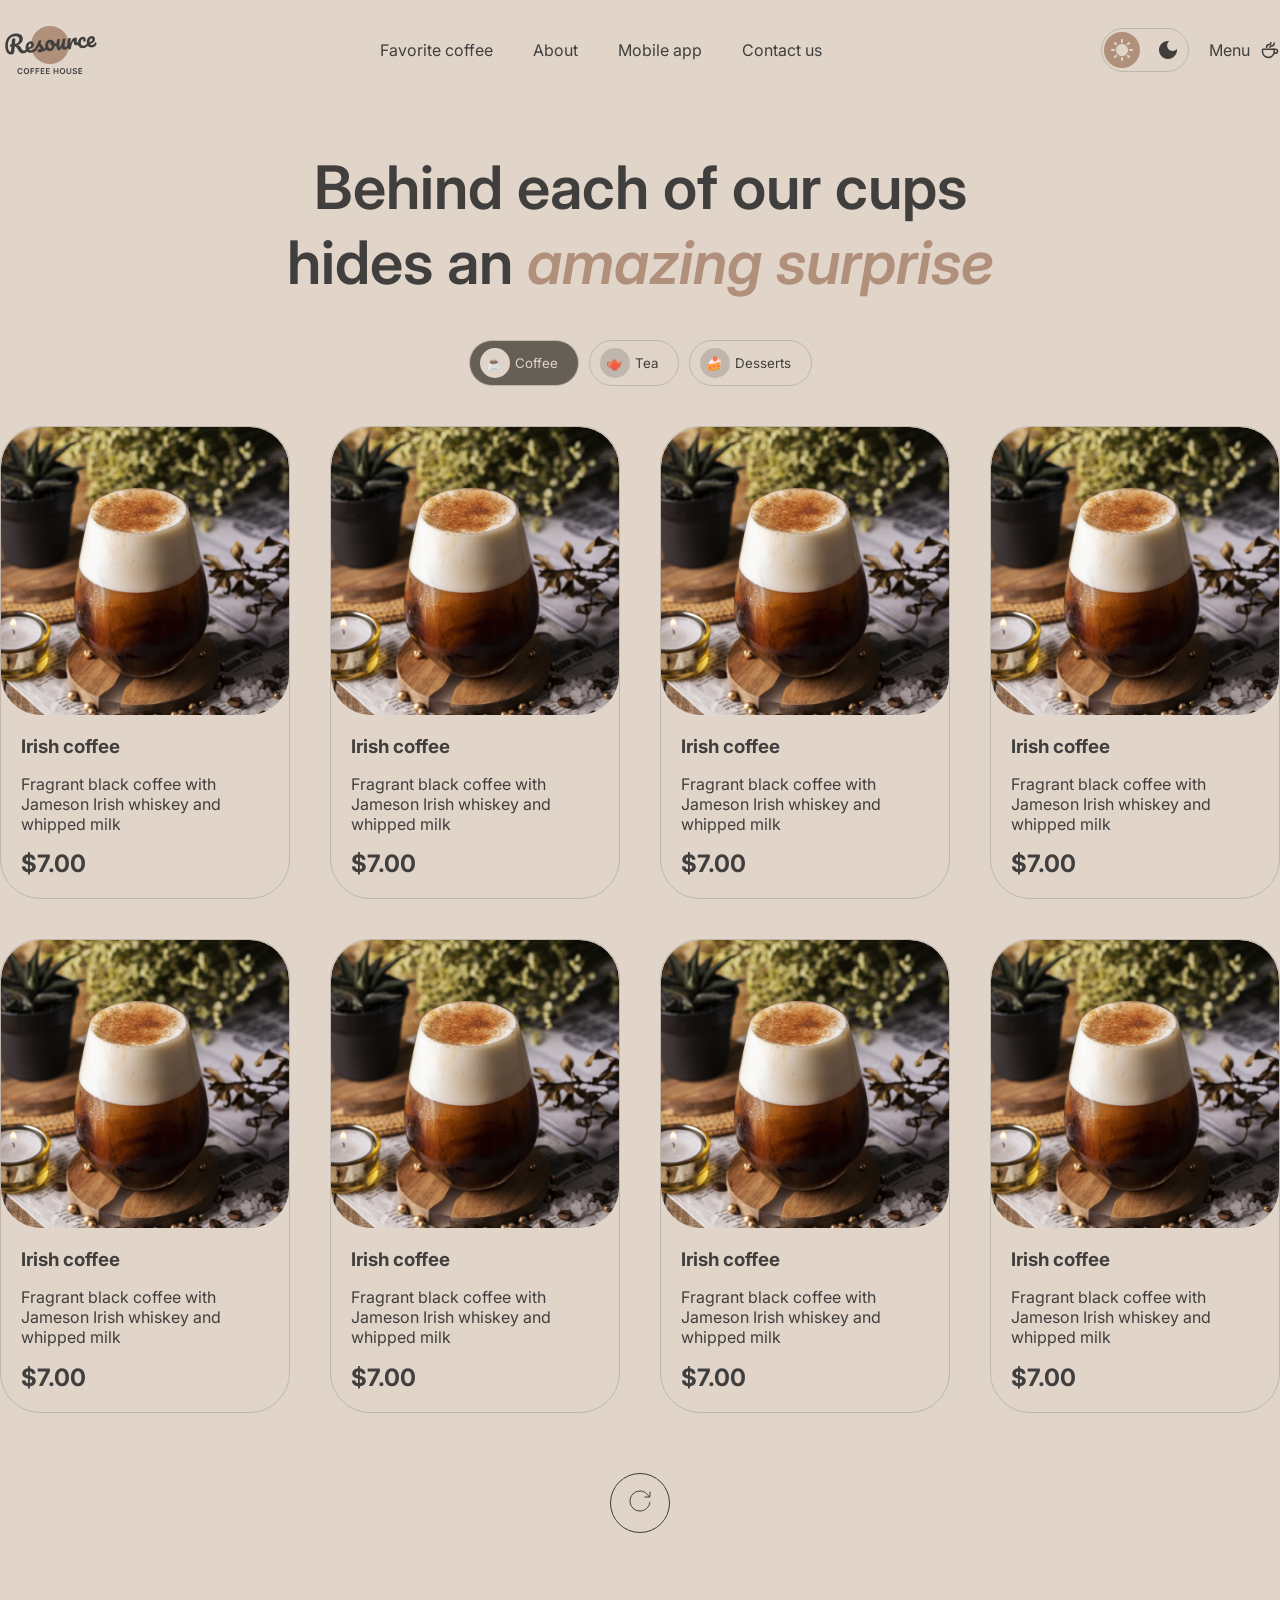
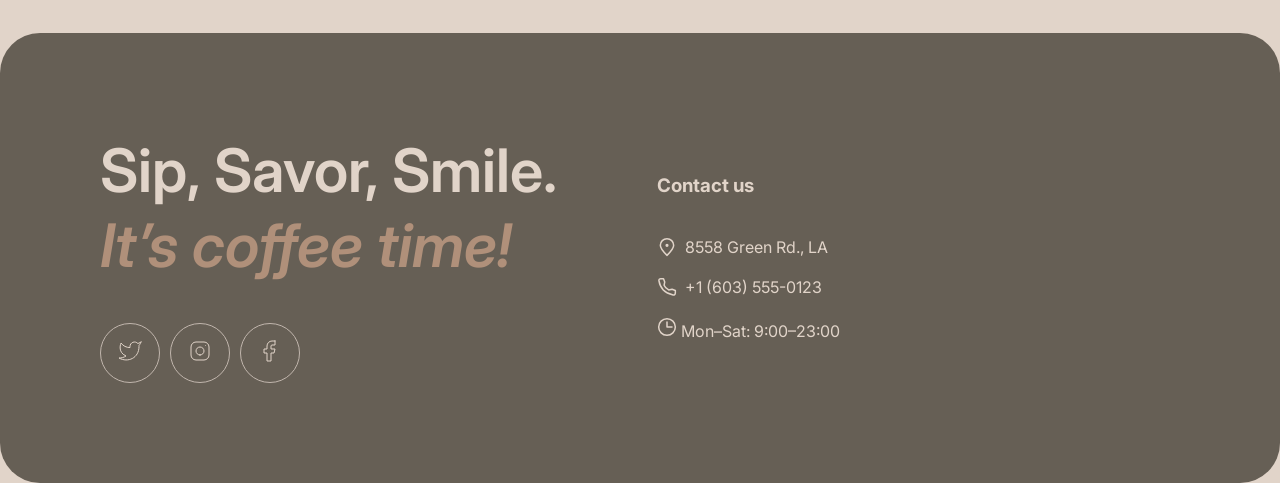
==== catalog.html @ 402aae73 "feat: add 380" ====
<!DOCTYPE html>
<html lang="en">

<head>
    <meta charset="UTF-8">
    <meta name="viewport" content="width=device-width, initial-scale=1.0">
    <link rel="icon" type="image/x-icon" href="favicon-cat.ico">
    <link rel="preconnect" href="https://fonts.googleapis.com">
    <link rel="preconnect" href="https://fonts.gstatic.com" crossorigin>
    <link
        href="https://fonts.googleapis.com/css2?family=Inter:ital,opsz,wght@0,14..32,100..900;1,14..32,100..900&display=swap"
        rel="stylesheet">
    <link rel="stylesheet" href="style.css">
    <title>Document</title>
</head>

<body>
    <header class="header">
        <div class="container">
            <div class="logo">
                <a href="index.html">
                    <img src="img/logo-light.png" alt="logo" class="logo-light">
                    <img src="img/logo-dark.png" alt="logo" class="logo-dark"></a>
            </div>
            <nav class="nav">
                <ul class="nav-list">
                    <li class="nav-item"><a href="index.html#choose">Favorite coffee</a></li>
                    <li class="nav-item"><a href="index.html#about">About</a></li>
                    <li class="nav-item"><a href="index.html#app">Mobile app</a></li>
                    <li class="nav-item"><a href="#contacts">Contact us</a></li>
                </ul>
            </nav>
            <div class="actions">
                <div class="theme-switcher">
                    <div class="sun"><svg width="22" height="22" viewBox="0 0 22 22" fill="none"
                            xmlns="http://www.w3.org/2000/svg">
                            <path
                                d="M10 3V1C10 0.45 10.45 0 11 0C11.55 0 12 0.45 12 1V3C12 3.55 11.55 4 11 4C10.45 4 10 3.55 10 3ZM17.36 6.05L18.77 4.63C19.16 4.24 19.16 3.61 18.77 3.22C18.38 2.83 17.75 2.83 17.36 3.22L15.95 4.64C15.56 5.03 15.56 5.66 15.95 6.05C16.34 6.44 16.97 6.44 17.36 6.05ZM21 10H19C18.45 10 18 10.45 18 11C18 11.55 18.45 12 19 12H21C21.55 12 22 11.55 22 11C22 10.45 21.55 10 21 10ZM11 18C10.45 18 10 18.45 10 19V21C10 21.55 10.45 22 11 22C11.55 22 12 21.55 12 21V19C12 18.45 11.55 18 11 18ZM4.64 6.05L3.22 4.64C2.83 4.25 2.83 3.61 3.22 3.23C3.61 2.85 4.25 2.84 4.63 3.23L6.04 4.64C6.43 5.03 6.43 5.67 6.04 6.05C5.65 6.43 5.02 6.44 4.64 6.05ZM15.95 15.95C15.56 16.34 15.56 16.98 15.95 17.36L17.36 18.77C17.75 19.16 18.39 19.16 18.77 18.77C19.16 18.38 19.16 17.74 18.77 17.36L17.36 15.95C16.98 15.56 16.34 15.56 15.95 15.95ZM1 12H3C3.55 12 4 11.55 4 11C4 10.45 3.55 10 3 10H1C0.45 10 0 10.45 0 11C0 11.55 0.45 12 1 12ZM4.64 18.78L6.05 17.37C6.44 16.98 6.44 16.34 6.05 15.96C5.66 15.58 5.02 15.57 4.64 15.96L3.23 17.37C2.84 17.76 2.84 18.4 3.23 18.78C3.61 19.17 4.25 19.17 4.64 18.78ZM11 5C7.69 5 5 7.69 5 11C5 14.31 7.69 17 11 17C14.31 17 17 14.31 17 11C17 7.69 14.31 5 11 5Z"
                                fill="#E1D4C9" />
                        </svg></div>
                    <div class="moon"><svg width="18" height="18" viewBox="0 0 18 18" fill="none"
                            xmlns="http://www.w3.org/2000/svg">
                            <path
                                d="M9 0C4.03 0 0 4.03 0 9C0 13.97 4.03 18 9 18C13.97 18 18 13.97 18 9C18 8.54 17.96 8.08 17.9 7.64C16.92 9.01 15.32 9.9 13.5 9.9C10.52 9.9 8.1 7.48 8.1 4.5C8.1 2.69 8.99 1.08 10.36 0.0999999C9.92 0.0399999 9.46 0 9 0Z"
                                fill="#403F3D" />
                        </svg></div>
                </div>
                <a href="catalog.html" class="menu-btn">Menu <svg width="20" height="20" viewBox="0 0 20 20" fill="none"
                        xmlns="http://www.w3.org/2000/svg">

                        <path
                            d="M14.167 9.76667V11.6667C14.167 14.8883 11.5553 17.5 8.33366 17.5C5.112 17.5 2.50033 14.8883 2.50033 11.6667V9.76667C2.50033 9.4353 2.76896 9.16667 3.10033 9.16667H13.567C13.8984 9.16667 14.167 9.4353 14.167 9.76667Z"
                            stroke="currentColor" stroke-width="1.5" stroke-linecap="round" stroke-linejoin="round" />
                        <path
                            d="M10.0003 7.50008C10.0003 6.66675 10.5956 5.83341 11.786 5.83341C13.101 5.83341 14.167 4.76743 14.167 3.45246V2.91675"
                            stroke="currentColor" stroke-width="1.5" stroke-linecap="round" stroke-linejoin="round" />
                        <path
                            d="M6.66634 7.5V7.08333C6.66634 5.70262 7.78563 4.58333 9.16634 4.58333C10.0868 4.58333 10.833 3.83714 10.833 2.91667V2.5"
                            stroke="currentColor" stroke-width="1.5" stroke-linecap="round" stroke-linejoin="round" />
                        <path
                            d="M13.333 9.16675H15.4163C16.5669 9.16675 17.4997 10.0995 17.4997 11.2501C17.4997 12.4007 16.5669 13.3334 15.4163 13.3334H14.1663"
                            stroke="currentColor" stroke-width="1.5" stroke-linecap="round" stroke-linejoin="round" />
                    </svg></a>


                <button class="hamburger">
                    <span></span>
                    <span></span>
                </button>
            </div>

        </div>

    </header>

    <main>
        <section class="catalog">
            <div class="container">
                <h1>Catalog</h1>
                <h2>Behind each of our cups<br> hides an <span class="italic">amazing surprise</span></h2>
                <div class="catalog-btns">
                    <button class="catalog-btn active">
                        <span class="catalog-btn-pic">☕</span>
                        <span>Coffee</span>
                    </button>
                    <button class="catalog-btn">
                        <span class="catalog-btn-pic">🫖</span>
                        <span>Tea</span>
                    </button>
                    <button class="catalog-btn">
                        <span class="catalog-btn-pic">🍰</span>
                        <span>Desserts</span>
                    </button>
                </div>
                <ul class="catalog-list">
                    <li class="catalog-item">
                        <div class="card-image"><img src="img/coffee-1.jpg" alt="irish"></div>
                        <div class="catalog-content">
                            <h3>Irish coffee</h3>
                            <div class="descr">Fragrant black coffee with Jameson Irish whiskey and whipped milk</div>
                            <div class="price">$7.00</div>
                        </div>
                    </li>
                    <li class="catalog-item">
                        <div class="card-image"><img src="img/coffee-1.jpg" alt="irish"></div>
                        <div class="catalog-content">
                            <h3>Irish coffee</h3>
                            <div class="descr">Fragrant black coffee with Jameson Irish whiskey and whipped milk</div>
                            <div class="price">$7.00</div>
                        </div>
                    </li>
                    <li class="catalog-item">
                        <div class="card-image"><img src="img/coffee-1.jpg" alt="irish"></div>
                        <div class="catalog-content">
                            <h3>Irish coffee</h3>
                            <div class="descr">Fragrant black coffee with Jameson Irish whiskey and whipped milk</div>
                            <div class="price">$7.00</div>
                        </div>
                    </li>
                    <li class="catalog-item">
                        <div class="card-image"><img src="img/coffee-1.jpg" alt="irish"></div>
                        <div class="catalog-content">
                            <h3>Irish coffee</h3>
                            <div class="descr">Fragrant black coffee with Jameson Irish whiskey and whipped milk</div>
                            <div class="price">$7.00</div>
                        </div>
                    </li>
                    <li class="catalog-item">
                        <div class="card-image"><img src="img/coffee-1.jpg" alt="irish"></div>
                        <div class="catalog-content">
                            <h3>Irish coffee</h3>
                            <div class="descr">Fragrant black coffee with Jameson Irish whiskey and whipped milk</div>
                            <div class="price">$7.00</div>
                        </div>
                    </li>
                    <li class="catalog-item">
                        <div class="card-image"><img src="img/coffee-1.jpg" alt="irish"></div>
                        <div class="catalog-content">
                            <h3>Irish coffee</h3>
                            <div class="descr">Fragrant black coffee with Jameson Irish whiskey and whipped milk</div>
                            <div class="price">$7.00</div>
                        </div>
                    </li>
                    <li class="catalog-item">
                        <div class="card-image"><img src="img/coffee-1.jpg" alt="irish"></div>
                        <div class="catalog-content">
                            <h3>Irish coffee</h3>
                            <div class="descr">Fragrant black coffee with Jameson Irish whiskey and whipped milk</div>
                            <div class="price">$7.00</div>
                        </div>
                    </li>
                    <li class="catalog-item">
                        <div class="card-image"><img src="img/coffee-1.jpg" alt="irish"></div>
                        <div class="catalog-content">
                            <h3>Irish coffee</h3>
                            <div class="descr">Fragrant black coffee with Jameson Irish whiskey and whipped milk</div>
                            <div class="price">$7.00</div>
                        </div>
                    </li>
                </ul>
                <button class="btn-more">
                    <svg width="24" height="24" viewBox="0 0 24 24" fill="none" xmlns="http://www.w3.org/2000/svg">
                        <path
                            d="M21.8883 13.5C21.1645 18.3113 17.013 22 12 22C6.47715 22 2 17.5228 2 12C2 6.47715 6.47715 2 12 2C16.1006 2 19.6248 4.46819 21.1679 8"
                            stroke="#403F3D" stroke-linecap="round" stroke-linejoin="round" />
                        <path d="M17 8H21.4C21.7314 8 22 7.73137 22 7.4V3" stroke="currentColor" stroke-linecap="round"
                            stroke-linejoin="round" />
                    </svg>

                </button>
            </div>
        </section>
    </main>
<footer class="footer" id="contacts">
        <div class="container">
            <div class="socials">
                <h2>Sip, Savor, Smile.<br><span class="italic">It’s coffee time!</span></h2>
                <ul class="social-links">

                    <li class="social-link"> 
                        <a href="https://twitter.com"><svg width="24" height="24"
                                viewBox="0 0 24 24" fill="none" xmlns="http://www.w3.org/2000/svg">
                                <path
                                    d="M23 3.01006C23 3.01006 20.9821 4.20217 19.86 4.54006C19.2577 3.84757 18.4573 3.35675 17.567 3.13398C16.6767 2.91122 15.7395 2.96725 14.8821 3.29451C14.0247 3.62177 13.2884 4.20446 12.773 4.96377C12.2575 5.72309 11.9877 6.62239 12 7.54006V8.54006C10.2426 8.58562 8.50127 8.19587 6.93101 7.4055C5.36074 6.61513 4.01032 5.44869 3 4.01006C3 4.01006 -1 13.0101 8 17.0101C5.94053 18.408 3.48716 19.109 1 19.0101C10 24.0101 21 19.0101 21 7.51006C20.9991 7.23151 20.9723 6.95365 20.92 6.68006C21.9406 5.67355 23 3.01006 23 3.01006Z"
                                    stroke="currentColor" stroke-linecap="round" stroke-linejoin="round" />
                            </svg>
                        </a></li>
                    <li class="social-link">
                        <a href="https://instagram.com"><svg width="24" height="24" viewBox="0 0 24 24" fill="none"
                                xmlns="http://www.w3.org/2000/svg">
                                <path
                                    d="M12 16C14.2091 16 16 14.2091 16 12C16 9.79086 14.2091 8 12 8C9.79086 8 8 9.79086 8 12C8 14.2091 9.79086 16 12 16Z"
                                    stroke="currentColor" stroke-linecap="round" stroke-linejoin="round" />
                                <path
                                    d="M3 16V8C3 5.23858 5.23858 3 8 3H16C18.7614 3 21 5.23858 21 8V16C21 18.7614 18.7614 21 16 21H8C5.23858 21 3 18.7614 3 16Z"
                                    stroke="currentColor" />
                                <path d="M17.5 6.51L17.51 6.49889" stroke="#E1D4C9" stroke-linecap="round"
                                    stroke-linejoin="round" />
                            </svg></a>
                    </li>
                    <li class="social-link">
                        <a href="http://facebook.com">
                            <svg width="24" height="24" viewBox="0 0 24 24" fill="none"
                                xmlns="http://www.w3.org/2000/svg">
                                <path
                                    d="M17 2H14C12.6739 2 11.4021 2.52678 10.4645 3.46447C9.52678 4.40215 9 5.67392 9 7V10H6V14H9V22H13V14H16L17 10H13V7C13 6.73478 13.1054 6.48043 13.2929 6.29289C13.4804 6.10536 13.7348 6 14 6H17V2Z"
                                    stroke="currentColor" stroke-linecap="round" stroke-linejoin="round" />
                            </svg>

                        </a>
                    </li>
                </ul>
            </div>
            <div class="contacts">
                <h3>Contact us</h3>
                <ul class="contacts-list">
                    <li class="contacts-item">
                        <a href="https://www.google.com/maps?q=48.513891690605014,-122.33478151652291" target="_blank"
                            rel="noopener noreferrer" class="contacts-link">
                            <svg width="20" height="20" viewBox="0 0 20 20" fill="none"
                                xmlns="http://www.w3.org/2000/svg">
                                <path
                                    d="M16.6663 8.33329C16.6663 12.0152 9.99967 18.3333 9.99967 18.3333C9.99967 18.3333 3.33301 12.0152 3.33301 8.33329C3.33301 4.65139 6.31778 1.66663 9.99967 1.66663C13.6816 1.66663 16.6663 4.65139 16.6663 8.33329Z"
                                    stroke="#E1D4C9" stroke-width="1.5" />
                                <path
                                    d="M10.0003 9.16667C10.4606 9.16667 10.8337 8.79357 10.8337 8.33333C10.8337 7.8731 10.4606 7.5 10.0003 7.5C9.54009 7.5 9.16699 7.8731 9.16699 8.33333C9.16699 8.79357 9.54009 9.16667 10.0003 9.16667Z"
                                    fill="#E1D4C9" stroke="#E1D4C9" stroke-width="1.5" stroke-linecap="round"
                                    stroke-linejoin="round" />
                            </svg>

                            <span>8558 Green Rd., LA</span>
                        </a>
                    </li>
                    <li class="contacts-item">
                        <a href="tel:+16035550123" class="contacts-link">
                            <svg width="20" height="20" viewBox="0 0 20 20" fill="none"
                                xmlns="http://www.w3.org/2000/svg">
                                <path
                                    d="M15.0984 12.2516L11.6665 12.9166C9.34845 11.7531 7.91654 10.4166 7.08321 8.33329L7.72483 4.89154L6.51197 1.66663L3.72946 1.66663C2.60191 1.66663 1.71466 2.59958 1.90108 3.71161C2.29888 6.08454 3.37231 10.0391 6.24987 12.9166C9.27338 15.9401 13.5661 17.3318 16.1378 17.9288C17.299 18.1983 18.3332 17.2908 18.3332 16.0988L18.3332 13.4843L15.0984 12.2516Z"
                                    stroke="#E1D4C9" stroke-width="1.5" stroke-linecap="round"
                                    stroke-linejoin="round" />
                            </svg>

                            <span>+1 (603) 555-0123</span>
                        </a>
                    </li>
                    <li class="contacts-item">

                        <svg width="20" height="20" viewBox="0 0 20 20" fill="none" xmlns="http://www.w3.org/2000/svg">
                            <g clip-path="url(#clip0_217_1736)">
                                <path d="M10 5L10 10L15 10" stroke="#E1D4C9" stroke-width="1.5" stroke-linecap="round"
                                    stroke-linejoin="round" />
                                <path
                                    d="M10.0003 18.3333C14.6027 18.3333 18.3337 14.6023 18.3337 9.99996C18.3337 5.39759 14.6027 1.66663 10.0003 1.66663C5.39795 1.66663 1.66699 5.39759 1.66699 9.99996C1.66699 14.6023 5.39795 18.3333 10.0003 18.3333Z"
                                    stroke="#E1D4C9" stroke-width="1.5" stroke-linecap="round"
                                    stroke-linejoin="round" />
                            </g>
                            <defs>
                                <clipPath id="clip0_217_1736">
                                    <rect width="20" height="20" fill="white" />
                                </clipPath>
                            </defs>
                        </svg>

                        <span>Mon–Sat: 9:00–23:00</span>

                    </li>
                </ul>
            </div>
        </div>
    </footer>
    <script src="script.js"></script>

</body>

</html>
---- style.css ----
:root {
    --text-primary: #403F3D;
    --text-inverse: #E1D4C9;
    --text-accent: #B0907A;
    --bc-primary: #E1D4C9;
    --bc-container: #665F55;
    --overlay: #403F3D;
    --bord-primary: #C1B6AD;
    --bord-inverse: #665F55;
}

[data-theme="dark"] {
    --text-primary: #E1D4C9;
    --bc-primary: #292826;
    --bc-container: #403F3D;
    --overlay: #292826;
    --bord-primary: #665F55;
    --bord-inverse: #C1B6AD;
}

* {
    box-sizing: border-box;
    padding: 0;
    margin: 0;
    font-family: "Inter", sans-serif;
    scroll-behavior: smooth;
}

.container {
    max-width: 1360px;
    width: 100%;
    margin: 0 auto;
}

.header .container,
.nav-list,
.actions,
.theme-switcher,
.slider,
.gallery,
#app .container,
.download-btns,
.footer .container {
    display: flex;
    align-items: center;
}

section {
    padding: 50px 0;
}

h1 {
    font-size: 72px;
    line-height: 72px;
    font-weight: 600;
}

h2 {
    font-size: 60px;
    line-height: 75px;
    font-weight: 600;
}

ul {
    list-style-type: none;
}

a {
    text-decoration: none;
    color: var(--text-primary);
}

.italic {
    font-style: italic;
    color: var(--text-accent);
}

button {
    background-color: var(--bc-primary);
    color: var(--text-primary);
}


body {
    background-color: var(--bc-primary);
    font-size: 16px;
    color: var(--text-primary);
}

.header .container {
    justify-content: space-between;
    align-items: center;
    padding: 20px 0;
}

.logo {
    align-items: center;
    height: 60px;
}

.logo-dark {
    display: none;
}

html[data-theme="dark"] .logo-light {
    display: none;
}

html[data-theme="dark"] .logo-dark {
    display: block;
}

.nav-list {
    gap: 40px;
}

.theme-switcher {
    width: 88px;
    height: 44px;
    border-radius: 100px;
    border: 1px solid black;
    border-color: var(--bord-primary);
    justify-content: space-between;
    margin-right: 20px;
}

.sun,
.moon {
    width: 36px;
    height: 36px;
    display: flex;
    align-items: center;
    justify-content: center;

    border-radius: 100px;

}

.sun {
    background-color: var(--text-accent);
    margin-left: 2px;
}

.moon {
    margin-right: 2px;
}

.menu-btn {
    border: none;
    display: flex;
    align-items: center;
    gap: 10px;
}

.hero {
    padding: 0;
}

.hero .container {
    background: url(img/img-hero.jpg) no-repeat;
    background-position: center;
    min-height: 644px;
    border-radius: 40px;
    padding: 100px;
}

.hero,
.footer {
    color: var(--text-inverse);
}

.hero-wrapper {
    max-width: 530px;
    display: flex;
    flex-direction: column;
    justify-content: space-between;
}

.descr-hero {
    margin: 40px 0;
    line-height: 24px;
}

.btn {
    width: 200px;
    height: 64px;
    background-color: var(--bc-primary);
    border-radius: 100px;
    border: none;
    display: flex;
    align-items: center;
    justify-content: center;
}

.choose {
    padding-top: 100px;
    text-align: center;
}

.slider {
    width: 100%;
    justify-content: space-between;
}

.arrow-left,
.arrow-right {
    width: 60px;
    height: 60px;
    border-radius: 100px;
    border: 1px solid var(--bord-inverse);
    display: flex;
    justify-content: center;
    align-items: center;
    flex-shrink: 0;
    cursor: pointer;
}

.slider-card {
    flex: 1 1 auto;
    min-width: 0;
    max-width: 480px;
}

.price {
    font-weight: 700;
    font-size: 24px;
}

.slider-controls {
    display: flex;
    gap: 8px;
    justify-content: center;
    margin-top: 40px;
}

.slider-control {
    width: 40px;
    height: 4px;
    background-color: var(--bord-primary);
    border-radius: 100px;
}

.control-active {
    background-color: var(--bord-inverse);
}

.gallery {
    gap: 40px;
    margin-top: 40px;
}

.gallery-column {
    display: flex;
    flex-direction: column;
    gap: 40px;
    flex: 1 1 0;
    min-width: 0;
}

.gallery-item {
    overflow: hidden;
    border-radius: 20px;
    width: 100%;
}

.gallery-item-tall {
    aspect-ratio: 660 / 590;
}

.gallery-item-short {
    aspect-ratio: 660 / 430;
}

.gallery-img {
    display: block;
    width: 100%;
    height: 100%;
    object-fit: cover;
    object-position: center;
}

#app h2 {
    margin-bottom: 40px;
}

#app .container {
    justify-content: space-between;
    flex-wrap: wrap;
}

.app-image {
    width: 630px;
    max-width: 100%;
    flex: 1 1 0;
    min-width: 0;
}

.app-wrapper {
    max-width: 630px;
    flex: 1 1 0;
}

.app-image img {
    display: block;
    width: 100%;
    max-width: 100%;
    height: auto;
    object-fit: contain;
}

.download-btns {
    margin-top: 40px;
    gap: 20px;
}

.download-btn {
    width: 200px;
    height: 64px;
    border-radius: 100px;
    border: 1px solid var(--bord-inverse);
    display: flex;
    font-weight: 700;
    align-items: center;
    gap: 5px;
    padding-left: 20px;
}

.btn-text p:first-child {
    font-size: 10px;
    text-align: left;
}

.footer {
    margin-top: 50px;
}

.footer .container {
    background-color: var(--bc-container);
    border-radius: 40px;
    gap: 100px;
    padding: 100px;
}

.social-links {
    margin-top: 40px;
    display: flex;
    align-items: center;
    gap: 10px;
    color: var(--text-inverse);
}

.social-link {
    display: flex;
    align-items: center;
    justify-content: center;
    border: 1px solid var(--bord-primary);
    width: 60px;
    height: 60px;
    border-radius: 40px;

}

.social-link a {
    color: var(--text-inverse);
}

.contacts-list {
    margin-top: 40px;
}

.contacts-item {
    margin-top: 20px;
}

.contacts-link {
    color: var(--text-inverse);
    display: flex;
    gap: 8px;
}

.hamburger {
    display: none;
    flex-direction: column;
    justify-content: center;
    align-items: center;
    gap: 5px;
    width: 44px;
    height: 44px;
    border-radius: 40px;
    background: none;
    border: none;
    cursor: pointer;
    border: 1px solid var(--bord-inverse);
}

.hamburger span {
    display: block;
    width: 16px;
    height: 2px;
    background: var(--bord-inverse);
    border-radius: 2px;
}




















@media (max-width: 768px) {
    .container {
        max-width: 688px;
    }

    .hero .container {
        padding-left: 60px;
    }

    .nav {
        position: absolute;
        top: 100%;
        right: 0;
        left: 0;
        background: var(--bc-primary);
        padding: 40px;
        display: none;
        z-index: 10;
    }

    .menu-btn {
        display: none;
    }

    .hamburger {
        display: flex;
    }

    .slider-image {
        width: 480px;
        max-width: 100%;
        height: auto;
        margin: 0 auto;
    }

    .gallery-item-short {
        display: none;
    }

    .gallery {
        flex-direction: column;
    }

    .gallery-column {
        width: 100%;
    }

    #app .container {
        flex-direction: column;
        gap: 100px;
    }

    .app-wrapper,
    .app-image {
        width: 100%;
        max-width: 630px;
    }

    .footer .container {
        flex-direction: column;
        align-items: flex-start;
        padding-left: 60px;
        padding-right: 60px;
    }

}



@media (max-width: 650px) {

    .hero .container {
        padding: 60px 16px;
        background-position: center;
        min-height: auto;
    }

    .slider-image {
        width: 348px;
    }

    h1 {
        font-size: 60px;
        line-height: 60px;
    }

    h2 {
        font-size: 32px;
        line-height: 40px;
        text-align: center;
    }

    .arrow-left,
    .arrow-right {
        display: none;
    }
}




@media (max-width: 380px) {
    .container {
        max-width: 348px;
    }

    .hero .container {
        padding: 60px 16px;
        background-position: center;
        min-height: auto;
    }

    .slider-image {
        width: 348px;
    }

    h1 {
        font-size: 42px;
        line-height: 42px;
    }

    h2 {
        font-size: 32px;
        line-height: 40px;
        text-align: center;
    }

    .arrow-left,
    .arrow-right {
        display: none;
    }

    .slider-image img {
        width: 348px;
        height: 348px;
    }

    .gallery-item-tall {
        aspect-ratio: 348 / 590;
    }

    .download-btns {
        flex-direction: column;
    }

    #app .container {
        align-items: flex-start;
    }

    .app-wrapper,
    .app-image {
        width: 100%;
        max-width: 100%;
    }

    .app-image img {
        width: 100%;
        max-width: 348px;
        height: auto;
    }

    .footer .container {
        padding: 60px 16px;
        gap: 40px;
    }
}

.catalog h1 {
    display: none;
}

.catalog h2 {
    text-align: center;
}

.catalog-btns {
    display: flex;
    align-items: center;
    gap: 10px;
    justify-content: center;
    margin: 40px 0;
}

.catalog-btn {
    display: flex;
    align-items: center;
    gap: 5px;
    border: 1px solid var(--bord-primary);
    border-radius: 40px;
    padding-left: 10px;
    padding-right: 20px;
    height: 46px;
}

.catalog-btn-pic {
    background-color: var(--bc-container);
    display: flex;
    align-items: center;
    justify-content: center;
    width: 30px;
    height: 30px;
    background-color: var(--bord-primary);
    border-radius: 100px;
}

.catalog-btn.active {
    background-color: var(--bc-container);
    color: var(--text-inverse);
}

.catalog-btn.active .catalog-btn-pic {
    background-color: var(--bc-primary);


}




.catalog-list {
    display: grid;
    grid-template-columns: repeat(4, 1fr);
    gap: 40px;
    list-style: none;
    padding: 0;
    margin: 0;
}

.catalog-item {
    display: flex;
    flex-direction: column;
    justify-content: space-between;
    width: 100%;
    aspect-ratio: 310 / 506;
    border-radius: 40px;
    overflow: hidden;
    background: var(--bc-primary);
    cursor: pointer;
    border: 1px solid var(--bord-primary);
}

.catalog-content {
    display: flex;
    flex-direction: column;
    justify-content: space-between;
    padding: 20px;
    flex-grow: 1;
}

.card-image {
    width: 100%;
    aspect-ratio: 1 / 1;
    overflow: hidden;
    flex-shrink: 0;
    border-radius: 40px;
}

.card-image img {
    display: block;
    width: 100%;
    height: 100%;
    object-fit: cover;
}

.btn-more {
    display: block;
    margin: 0 auto;
    width: 60px;
    height: 60px;
    border: 1px solid var(--text-primary);
    color: var(--text-primary);
    border-radius: 100px;
    margin-top: 60px;
    text-align: center;
}




@media (max-width: 768px) {
    .catalog-list {
        grid-template-columns: repeat(2, 1fr);
        gap: 24px;
    }

    .catalog-item:nth-child(n + 5) {
        display: none;
    }
}

@media (max-width: 380px) {
    .catalog-list {
        grid-template-columns: repeat(1, 1fr);
    }
}
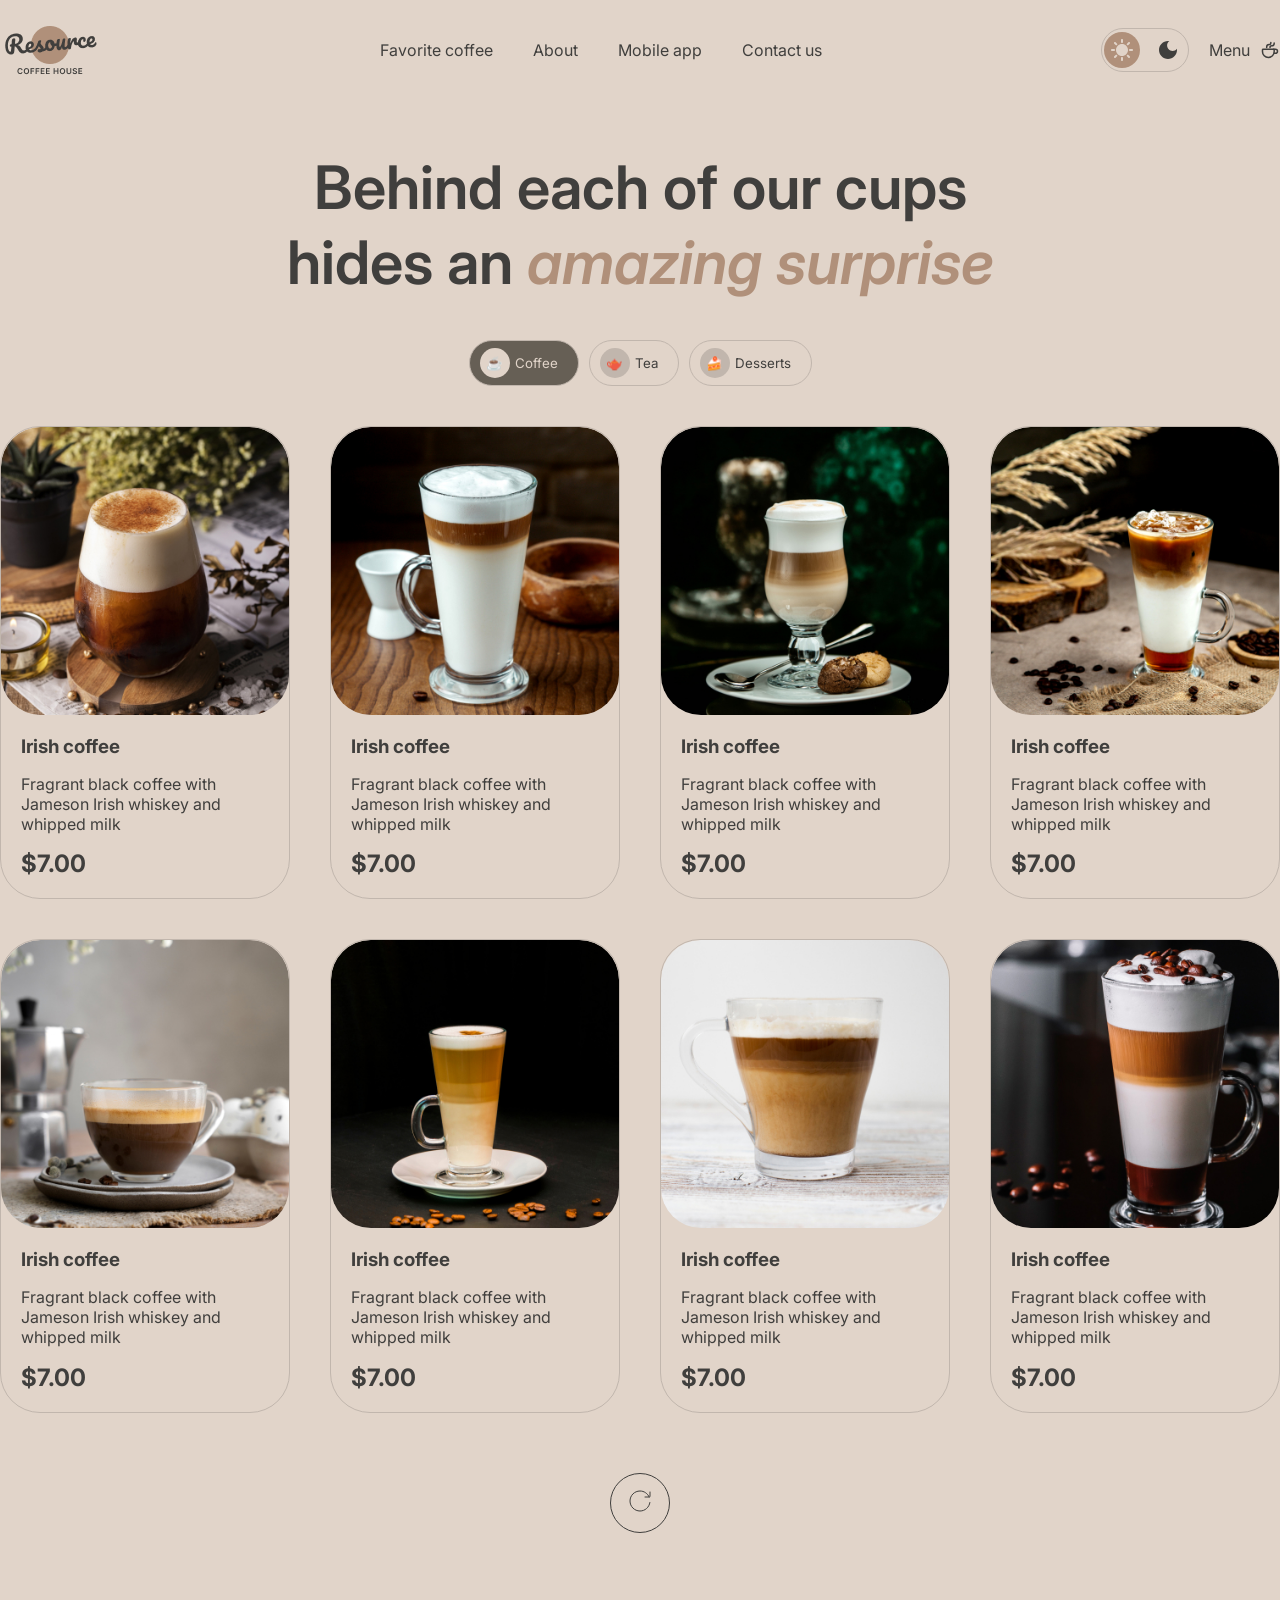
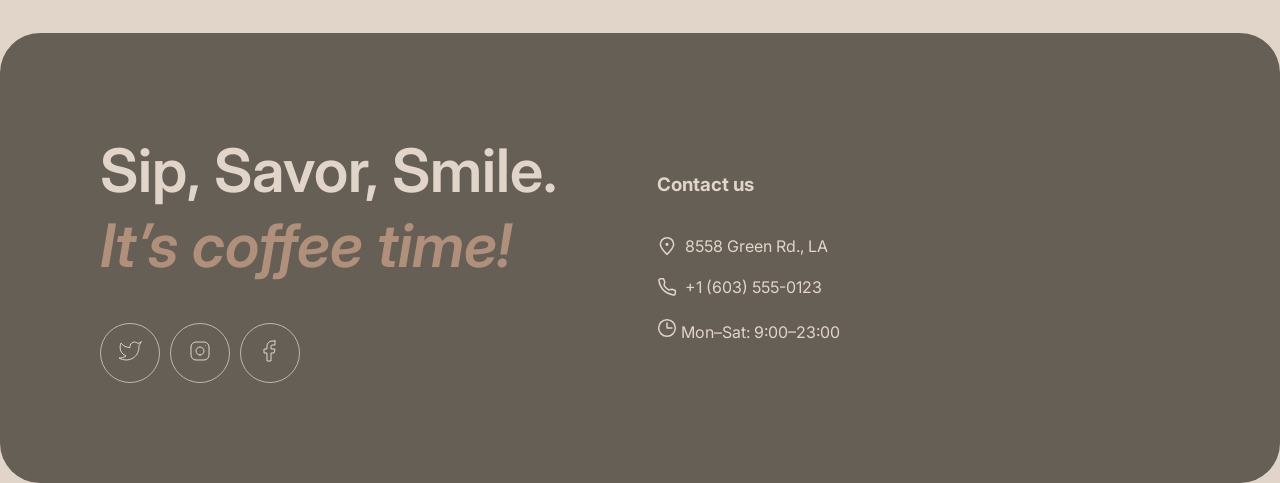
==== commit 80bf3f1e: "feat: add hovers" ====
--- a/catalog.html
+++ b/catalog.html
@@ -4,6 +4,14 @@
 <head>
     <meta charset="UTF-8">
     <meta name="viewport" content="width=device-width, initial-scale=1.0">
+        <script>
+    (function () {
+      const saved = localStorage.getItem('theme');
+      if (saved === 'dark') {
+        document.documentElement.setAttribute('data-theme', 'dark');
+      }
+    })();
+  </script>
     <link rel="icon" type="image/x-icon" href="favicon-cat.ico">
     <link rel="preconnect" href="https://fonts.googleapis.com">
     <link rel="preconnect" href="https://fonts.gstatic.com" crossorigin>
@@ -102,55 +110,55 @@
                         </div>
                     </li>
                     <li class="catalog-item">
-                        <div class="card-image"><img src="img/coffee-1.jpg" alt="irish"></div>
-                        <div class="catalog-content">
-                            <h3>Irish coffee</h3>
-                            <div class="descr">Fragrant black coffee with Jameson Irish whiskey and whipped milk</div>
-                            <div class="price">$7.00</div>
-                        </div>
-                    </li>
-                    <li class="catalog-item">
-                        <div class="card-image"><img src="img/coffee-1.jpg" alt="irish"></div>
-                        <div class="catalog-content">
-                            <h3>Irish coffee</h3>
-                            <div class="descr">Fragrant black coffee with Jameson Irish whiskey and whipped milk</div>
-                            <div class="price">$7.00</div>
-                        </div>
-                    </li>
-                    <li class="catalog-item">
-                        <div class="card-image"><img src="img/coffee-1.jpg" alt="irish"></div>
-                        <div class="catalog-content">
-                            <h3>Irish coffee</h3>
-                            <div class="descr">Fragrant black coffee with Jameson Irish whiskey and whipped milk</div>
-                            <div class="price">$7.00</div>
-                        </div>
-                    </li>
-                    <li class="catalog-item">
-                        <div class="card-image"><img src="img/coffee-1.jpg" alt="irish"></div>
-                        <div class="catalog-content">
-                            <h3>Irish coffee</h3>
-                            <div class="descr">Fragrant black coffee with Jameson Irish whiskey and whipped milk</div>
-                            <div class="price">$7.00</div>
-                        </div>
-                    </li>
-                    <li class="catalog-item">
-                        <div class="card-image"><img src="img/coffee-1.jpg" alt="irish"></div>
-                        <div class="catalog-content">
-                            <h3>Irish coffee</h3>
-                            <div class="descr">Fragrant black coffee with Jameson Irish whiskey and whipped milk</div>
-                            <div class="price">$7.00</div>
-                        </div>
-                    </li>
-                    <li class="catalog-item">
-                        <div class="card-image"><img src="img/coffee-1.jpg" alt="irish"></div>
-                        <div class="catalog-content">
-                            <h3>Irish coffee</h3>
-                            <div class="descr">Fragrant black coffee with Jameson Irish whiskey and whipped milk</div>
-                            <div class="price">$7.00</div>
-                        </div>
-                    </li>
-                    <li class="catalog-item">
-                        <div class="card-image"><img src="img/coffee-1.jpg" alt="irish"></div>
+                        <div class="card-image"><img src="img/coffee-2.jpg" alt="irish"></div>
+                        <div class="catalog-content">
+                            <h3>Irish coffee</h3>
+                            <div class="descr">Fragrant black coffee with Jameson Irish whiskey and whipped milk</div>
+                            <div class="price">$7.00</div>
+                        </div>
+                    </li>
+                    <li class="catalog-item">
+                        <div class="card-image"><img src="img/coffee-3.jpg" alt="irish"></div>
+                        <div class="catalog-content">
+                            <h3>Irish coffee</h3>
+                            <div class="descr">Fragrant black coffee with Jameson Irish whiskey and whipped milk</div>
+                            <div class="price">$7.00</div>
+                        </div>
+                    </li>
+                    <li class="catalog-item">
+                        <div class="card-image"><img src="img/coffee-4.jpg" alt="irish"></div>
+                        <div class="catalog-content">
+                            <h3>Irish coffee</h3>
+                            <div class="descr">Fragrant black coffee with Jameson Irish whiskey and whipped milk</div>
+                            <div class="price">$7.00</div>
+                        </div>
+                    </li>
+                    <li class="catalog-item">
+                        <div class="card-image"><img src="img/coffee-5.jpg" alt="irish"></div>
+                        <div class="catalog-content">
+                            <h3>Irish coffee</h3>
+                            <div class="descr">Fragrant black coffee with Jameson Irish whiskey and whipped milk</div>
+                            <div class="price">$7.00</div>
+                        </div>
+                    </li>
+                    <li class="catalog-item">
+                        <div class="card-image"><img src="img/coffee-6.jpg" alt="irish"></div>
+                        <div class="catalog-content">
+                            <h3>Irish coffee</h3>
+                            <div class="descr">Fragrant black coffee with Jameson Irish whiskey and whipped milk</div>
+                            <div class="price">$7.00</div>
+                        </div>
+                    </li>
+                    <li class="catalog-item">
+                        <div class="card-image"><img src="img/coffee-7.jpg" alt="irish"></div>
+                        <div class="catalog-content">
+                            <h3>Irish coffee</h3>
+                            <div class="descr">Fragrant black coffee with Jameson Irish whiskey and whipped milk</div>
+                            <div class="price">$7.00</div>
+                        </div>
+                    </li>
+                    <li class="catalog-item">
+                        <div class="card-image"><img src="img/coffee-8.jpg" alt="irish"></div>
                         <div class="catalog-content">
                             <h3>Irish coffee</h3>
                             <div class="descr">Fragrant black coffee with Jameson Irish whiskey and whipped milk</div>
--- a/style.css
+++ b/style.css
@@ -122,6 +122,8 @@
     border-color: var(--bord-primary);
     justify-content: space-between;
     margin-right: 20px;
+    padding-right: 2px;
+    padding-left: 2px;
 }
 
 .sun,
@@ -131,25 +133,30 @@
     display: flex;
     align-items: center;
     justify-content: center;
-
     border-radius: 100px;
-
-}
-
-.sun {
+    transition: 0.2s all;
+}
+
+.sun.active,
+.sun:hover {
     background-color: var(--text-accent);
-    margin-left: 2px;
-}
-
-.moon {
-    margin-right: 2px;
-}
+
+}
+
+.moon.active,
+.moon:hover {
+    background-color: var(--text-accent);
+    color: var(--text-inverse);
+}
+
 
 .menu-btn {
     border: none;
     display: flex;
     align-items: center;
     gap: 10px;
+    border-bottom: 1px solid transparent;
+    transition: 0.3s all;
 }
 
 .hero {
@@ -192,6 +199,17 @@
     justify-content: center;
 }
 
+.btn svg {
+    opacity: 0;
+    width: 0;
+    transition: opacity 0.5s ease;
+}
+
+.btn:hover svg {
+    opacity: 1;
+    width: 24px;
+}
+
 .choose {
     padding-top: 100px;
     text-align: center;
@@ -215,10 +233,51 @@
     cursor: pointer;
 }
 
+.arrow-left:hover,
+.arrow-right:hover,
+.download-btn:hover,
+.catalog-btn:hover,
+.slider-control:hover {
+    background-color: var(--bc-container);
+    color: var(--text-inverse);
+}
+
+.contacts-link:hover {
+    border-bottom: 1px solid var(--text-inverse);
+}
+
+.menu-btn:hover {
+    border-bottom: 1px solid var(--text-primary);
+}
+
+.social-link:hover {
+    background-color: var(--bc-primary);
+
+}
+
+.social-link:hover a {
+    color: var(--text-primary);
+}
+
+
+
 .slider-card {
     flex: 1 1 auto;
     min-width: 0;
     max-width: 480px;
+}
+
+.slider-image {
+    width: 100%;
+    max-width: 480px;
+    margin: 0 auto;
+}
+
+.slider-image img {
+    display: block;
+    width: 100%;
+    height: auto;
+    object-fit: contain;
 }
 
 .price {
@@ -357,7 +416,7 @@
     width: 60px;
     height: 60px;
     border-radius: 40px;
-
+    cursor: pointer;
 }
 
 .social-link a {
@@ -376,6 +435,8 @@
     color: var(--text-inverse);
     display: flex;
     gap: 8px;
+    border-bottom: 1px solid transparent;
+    transition: 0.3s all;
 }
 
 .hamburger {
@@ -449,8 +510,6 @@
     }
 
     .slider-image {
-        width: 480px;
-        max-width: 100%;
         height: auto;
         margin: 0 auto;
     }
@@ -497,8 +556,12 @@
         min-height: auto;
     }
 
+    .slider {
+        justify-content: center;
+    }
+
     .slider-image {
-        width: 348px;
+        max-width: 348px;
     }
 
     h1 {
@@ -531,6 +594,12 @@
         background-position: center;
         min-height: auto;
     }
+
+    .btn svg {
+        opacity: 1;
+        width: 24px;
+    }
+
 
     .slider-image {
         width: 348px;
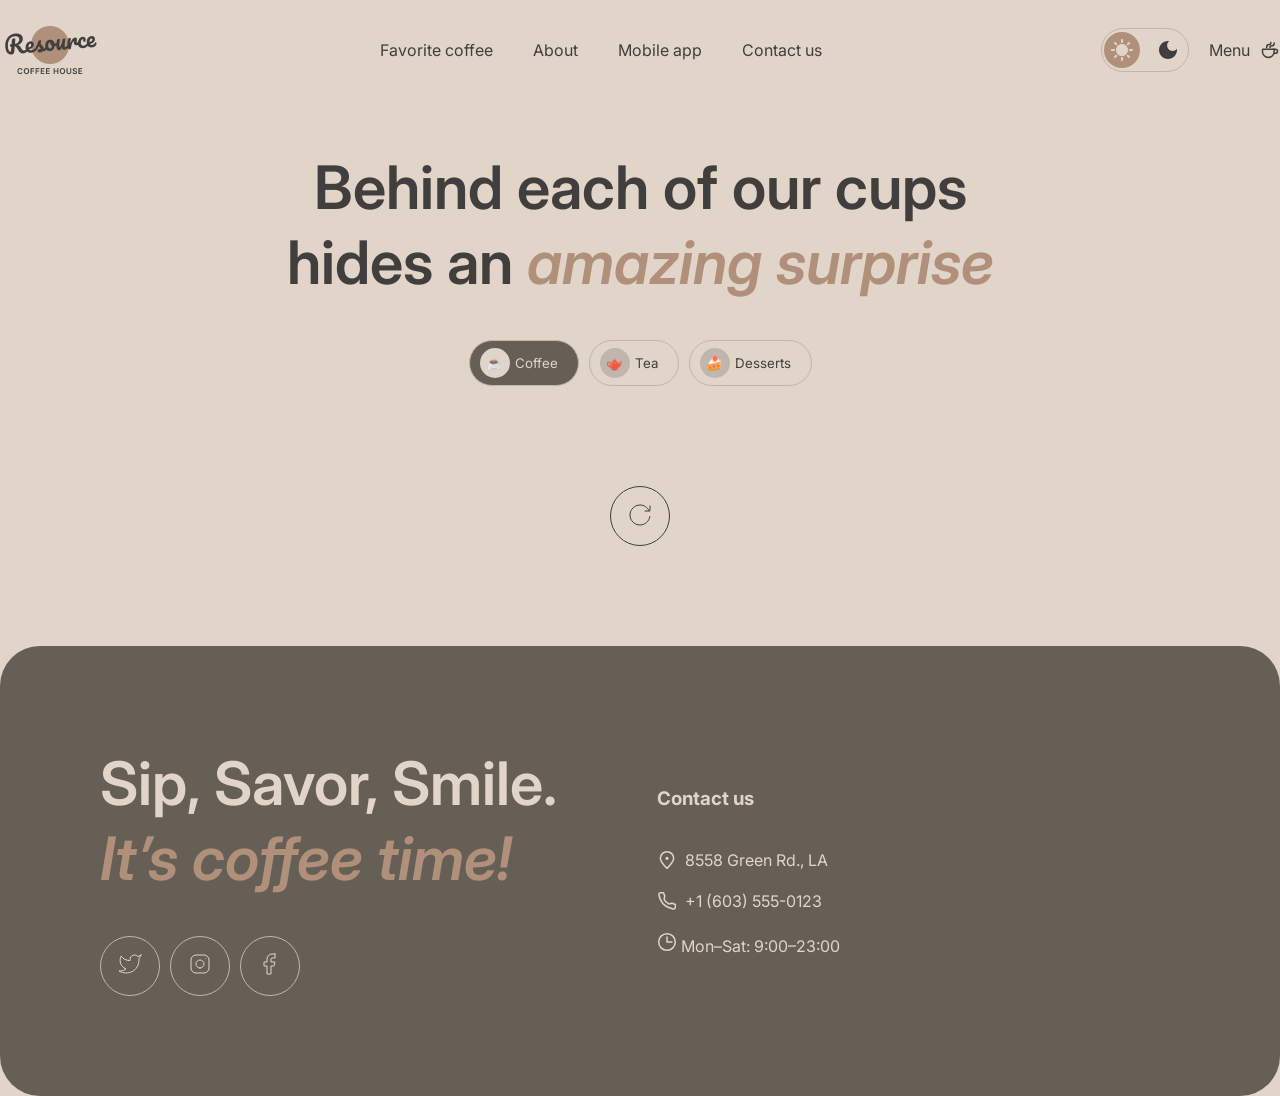
==== commit 7ccca4c8: "feat: remove cards" ====
--- a/catalog.html
+++ b/catalog.html
@@ -26,21 +26,39 @@
     <header class="header">
         <div class="container">
             <div class="logo">
-                <a href="index.html">
+                <a href="#">
                     <img src="img/logo-light.png" alt="logo" class="logo-light">
-                    <img src="img/logo-dark.png" alt="logo" class="logo-dark"></a>
+                    <img src="img/logo-dark.png" alt="logo" class="logo-dark">
+                </a>
+
             </div>
             <nav class="nav">
                 <ul class="nav-list">
-                    <li class="nav-item"><a href="index.html#choose">Favorite coffee</a></li>
-                    <li class="nav-item"><a href="index.html#about">About</a></li>
-                    <li class="nav-item"><a href="index.html#app">Mobile app</a></li>
+                    <li class="nav-item"><a href="#choose">Favorite coffee</a></li>
+                    <li class="nav-item"><a href="#about">About</a></li>
+                    <li class="nav-item"><a href="#app">Mobile app</a></li>
                     <li class="nav-item"><a href="#contacts">Contact us</a></li>
                 </ul>
+                <a class="menu-btn menu-btn-tablet" href="catalog.html">Menu <svg width="20" height="20" viewBox="0 0 20 20" fill="none"
+                        xmlns="http://www.w3.org/2000/svg">
+
+                        <path
+                            d="M14.167 9.76667V11.6667C14.167 14.8883 11.5553 17.5 8.33366 17.5C5.112 17.5 2.50033 14.8883 2.50033 11.6667V9.76667C2.50033 9.4353 2.76896 9.16667 3.10033 9.16667H13.567C13.8984 9.16667 14.167 9.4353 14.167 9.76667Z"
+                            stroke="currentColor" stroke-width="1.5" stroke-linecap="round" stroke-linejoin="round" />
+                        <path
+                            d="M10.0003 7.50008C10.0003 6.66675 10.5956 5.83341 11.786 5.83341C13.101 5.83341 14.167 4.76743 14.167 3.45246V2.91675"
+                            stroke="currentColor" stroke-width="1.5" stroke-linecap="round" stroke-linejoin="round" />
+                        <path
+                            d="M6.66634 7.5V7.08333C6.66634 5.70262 7.78563 4.58333 9.16634 4.58333C10.0868 4.58333 10.833 3.83714 10.833 2.91667V2.5"
+                            stroke="currentColor" stroke-width="1.5" stroke-linecap="round" stroke-linejoin="round" />
+                        <path
+                            d="M13.333 9.16675H15.4163C16.5669 9.16675 17.4997 10.0995 17.4997 11.2501C17.4997 12.4007 16.5669 13.3334 15.4163 13.3334H14.1663"
+                            stroke="currentColor" stroke-width="1.5" stroke-linecap="round" stroke-linejoin="round" />
+                    </svg></a>
             </nav>
             <div class="actions">
                 <div class="theme-switcher">
-                    <div class="sun"><svg width="22" height="22" viewBox="0 0 22 22" fill="none"
+                    <div class="sun active"><svg width="22" height="22" viewBox="0 0 22 22" fill="none"
                             xmlns="http://www.w3.org/2000/svg">
                             <path
                                 d="M10 3V1C10 0.45 10.45 0 11 0C11.55 0 12 0.45 12 1V3C12 3.55 11.55 4 11 4C10.45 4 10 3.55 10 3ZM17.36 6.05L18.77 4.63C19.16 4.24 19.16 3.61 18.77 3.22C18.38 2.83 17.75 2.83 17.36 3.22L15.95 4.64C15.56 5.03 15.56 5.66 15.95 6.05C16.34 6.44 16.97 6.44 17.36 6.05ZM21 10H19C18.45 10 18 10.45 18 11C18 11.55 18.45 12 19 12H21C21.55 12 22 11.55 22 11C22 10.45 21.55 10 21 10ZM11 18C10.45 18 10 18.45 10 19V21C10 21.55 10.45 22 11 22C11.55 22 12 21.55 12 21V19C12 18.45 11.55 18 11 18ZM4.64 6.05L3.22 4.64C2.83 4.25 2.83 3.61 3.22 3.23C3.61 2.85 4.25 2.84 4.63 3.23L6.04 4.64C6.43 5.03 6.43 5.67 6.04 6.05C5.65 6.43 5.02 6.44 4.64 6.05ZM15.95 15.95C15.56 16.34 15.56 16.98 15.95 17.36L17.36 18.77C17.75 19.16 18.39 19.16 18.77 18.77C19.16 18.38 19.16 17.74 18.77 17.36L17.36 15.95C16.98 15.56 16.34 15.56 15.95 15.95ZM1 12H3C3.55 12 4 11.55 4 11C4 10.45 3.55 10 3 10H1C0.45 10 0 10.45 0 11C0 11.55 0.45 12 1 12ZM4.64 18.78L6.05 17.37C6.44 16.98 6.44 16.34 6.05 15.96C5.66 15.58 5.02 15.57 4.64 15.96L3.23 17.37C2.84 17.76 2.84 18.4 3.23 18.78C3.61 19.17 4.25 19.17 4.64 18.78ZM11 5C7.69 5 5 7.69 5 11C5 14.31 7.69 17 11 17C14.31 17 17 14.31 17 11C17 7.69 14.31 5 11 5Z"
@@ -53,7 +71,7 @@
                                 fill="#403F3D" />
                         </svg></div>
                 </div>
-                <a href="catalog.html" class="menu-btn">Menu <svg width="20" height="20" viewBox="0 0 20 20" fill="none"
+                <a class="menu-btn" href="catalog.html">Menu <svg width="20" height="20" viewBox="0 0 20 20" fill="none"
                         xmlns="http://www.w3.org/2000/svg">
 
                         <path
@@ -87,84 +105,21 @@
                 <h1>Catalog</h1>
                 <h2>Behind each of our cups<br> hides an <span class="italic">amazing surprise</span></h2>
                 <div class="catalog-btns">
-                    <button class="catalog-btn active">
+                    <button class="catalog-btn coffee active" data-category="coffee">
                         <span class="catalog-btn-pic">☕</span>
                         <span>Coffee</span>
                     </button>
-                    <button class="catalog-btn">
+                    <button class="catalog-btn tea" data-category="tea">
                         <span class="catalog-btn-pic">🫖</span>
                         <span>Tea</span>
                     </button>
-                    <button class="catalog-btn">
+                    <button class="catalog-btn desserts" data-category="desserts">
                         <span class="catalog-btn-pic">🍰</span>
                         <span>Desserts</span>
                     </button>
                 </div>
                 <ul class="catalog-list">
-                    <li class="catalog-item">
-                        <div class="card-image"><img src="img/coffee-1.jpg" alt="irish"></div>
-                        <div class="catalog-content">
-                            <h3>Irish coffee</h3>
-                            <div class="descr">Fragrant black coffee with Jameson Irish whiskey and whipped milk</div>
-                            <div class="price">$7.00</div>
-                        </div>
-                    </li>
-                    <li class="catalog-item">
-                        <div class="card-image"><img src="img/coffee-2.jpg" alt="irish"></div>
-                        <div class="catalog-content">
-                            <h3>Irish coffee</h3>
-                            <div class="descr">Fragrant black coffee with Jameson Irish whiskey and whipped milk</div>
-                            <div class="price">$7.00</div>
-                        </div>
-                    </li>
-                    <li class="catalog-item">
-                        <div class="card-image"><img src="img/coffee-3.jpg" alt="irish"></div>
-                        <div class="catalog-content">
-                            <h3>Irish coffee</h3>
-                            <div class="descr">Fragrant black coffee with Jameson Irish whiskey and whipped milk</div>
-                            <div class="price">$7.00</div>
-                        </div>
-                    </li>
-                    <li class="catalog-item">
-                        <div class="card-image"><img src="img/coffee-4.jpg" alt="irish"></div>
-                        <div class="catalog-content">
-                            <h3>Irish coffee</h3>
-                            <div class="descr">Fragrant black coffee with Jameson Irish whiskey and whipped milk</div>
-                            <div class="price">$7.00</div>
-                        </div>
-                    </li>
-                    <li class="catalog-item">
-                        <div class="card-image"><img src="img/coffee-5.jpg" alt="irish"></div>
-                        <div class="catalog-content">
-                            <h3>Irish coffee</h3>
-                            <div class="descr">Fragrant black coffee with Jameson Irish whiskey and whipped milk</div>
-                            <div class="price">$7.00</div>
-                        </div>
-                    </li>
-                    <li class="catalog-item">
-                        <div class="card-image"><img src="img/coffee-6.jpg" alt="irish"></div>
-                        <div class="catalog-content">
-                            <h3>Irish coffee</h3>
-                            <div class="descr">Fragrant black coffee with Jameson Irish whiskey and whipped milk</div>
-                            <div class="price">$7.00</div>
-                        </div>
-                    </li>
-                    <li class="catalog-item">
-                        <div class="card-image"><img src="img/coffee-7.jpg" alt="irish"></div>
-                        <div class="catalog-content">
-                            <h3>Irish coffee</h3>
-                            <div class="descr">Fragrant black coffee with Jameson Irish whiskey and whipped milk</div>
-                            <div class="price">$7.00</div>
-                        </div>
-                    </li>
-                    <li class="catalog-item">
-                        <div class="card-image"><img src="img/coffee-8.jpg" alt="irish"></div>
-                        <div class="catalog-content">
-                            <h3>Irish coffee</h3>
-                            <div class="descr">Fragrant black coffee with Jameson Irish whiskey and whipped milk</div>
-                            <div class="price">$7.00</div>
-                        </div>
-                    </li>
+                    
                 </ul>
                 <button class="btn-more">
                     <svg width="24" height="24" viewBox="0 0 24 24" fill="none" xmlns="http://www.w3.org/2000/svg">
@@ -277,6 +232,7 @@
             </div>
         </div>
     </footer>
+    <script src="products.js"></script>
     <script src="script.js"></script>
 
 </body>
--- a/style.css
+++ b/style.css
@@ -23,7 +23,15 @@
     padding: 0;
     margin: 0;
     font-family: "Inter", sans-serif;
-    scroll-behavior: smooth;
+}
+
+html{
+  scroll-behavior: smooth;
+}
+
+html.no-scroll{
+    overflow: hidden;
+    scroll-behavior: auto;
 }
 
 .container {
@@ -36,7 +44,8 @@
 .nav-list,
 .actions,
 .theme-switcher,
-.slider,
+.slider-wrapper,
+.slider-card-wrapper,
 .gallery,
 #app .container,
 .download-btns,
@@ -159,6 +168,10 @@
     transition: 0.3s all;
 }
 
+.menu-btn-tablet {
+    display: none;
+}
+
 .hero {
     padding: 0;
 }
@@ -215,9 +228,59 @@
     text-align: center;
 }
 
-.slider {
+.slider-wrapper {
     width: 100%;
     justify-content: space-between;
+}
+
+.slider-card-wrapper {
+    max-width: 480px;
+    overflow: hidden;
+}
+
+.slider-track {
+    display: flex;
+    transition: 0.3s ease;
+}
+
+.slider-card {
+    flex: 0 0 100%;
+}
+
+.slider-image {
+    width: 100%;
+    max-width: 480px;
+    margin: 0 auto;
+}
+
+.slider-image img {
+    display: block;
+    width: 100%;
+    height: auto;
+    object-fit: contain;
+}
+
+.price {
+    font-weight: 700;
+    font-size: 24px;
+}
+
+.slider-controls {
+    display: flex;
+    gap: 8px;
+    justify-content: center;
+    margin-top: 40px;
+}
+
+.slider-control {
+    width: 40px;
+    height: 4px;
+    background-color: var(--bord-primary);
+    border-radius: 100px;
+}
+
+.control-active {
+    background-color: var(--bord-inverse);
 }
 
 .arrow-left,
@@ -261,47 +324,7 @@
 
 
 
-.slider-card {
-    flex: 1 1 auto;
-    min-width: 0;
-    max-width: 480px;
-}
-
-.slider-image {
-    width: 100%;
-    max-width: 480px;
-    margin: 0 auto;
-}
-
-.slider-image img {
-    display: block;
-    width: 100%;
-    height: auto;
-    object-fit: contain;
-}
-
-.price {
-    font-weight: 700;
-    font-size: 24px;
-}
-
-.slider-controls {
-    display: flex;
-    gap: 8px;
-    justify-content: center;
-    margin-top: 40px;
-}
-
-.slider-control {
-    width: 40px;
-    height: 4px;
-    background-color: var(--bord-primary);
-    border-radius: 100px;
-}
-
-.control-active {
-    background-color: var(--bord-inverse);
-}
+
 
 .gallery {
     gap: 40px;
@@ -452,16 +475,33 @@
     border: none;
     cursor: pointer;
     border: 1px solid var(--bord-inverse);
-}
+    position: relative;
+}
+
+.hamburger.active span:first-child {
+    transform: translateY(-8px) rotate(45deg);
+}
+
+.hamburger.active span:nth-child(2) {
+    transform: translateY(6px)rotate(-45deg);
+}
+
 
 .hamburger span {
+    position: absolute;
+    left: calc(50% - 8px);
+    top: 33%;
     display: block;
     width: 16px;
     height: 2px;
     background: var(--bord-inverse);
     border-radius: 2px;
-}
-
+    transition: 0.3s all ease;
+}
+
+.hamburger span:first-child {
+    top: 66%;
+}
 
 
 
@@ -488,6 +528,10 @@
 
     .hero .container {
         padding-left: 60px;
+    }
+
+    .header .container {
+        position: relative;
     }
 
     .nav {
@@ -501,8 +545,43 @@
         z-index: 10;
     }
 
+    .nav.active {
+        display: flex;
+        flex-direction: column;
+        width: 100vw;
+        top: 100px;
+        height: calc(100vh - 100px);
+        align-items: center;
+  
+    }
+
+    .nav-list {
+        flex-direction: column;
+        align-items: center;
+        gap: 60px;
+        width: 100%;
+        font-size: 32px;
+        font-weight: 600;
+        line-height: 125%;
+    }
+
     .menu-btn {
         display: none;
+    }
+
+    .menu-btn-tablet {
+        display: flex;
+        justify-content: center;
+        align-items: center;
+        font-size: 32px;
+        font-weight: 600;
+        line-height: 125%;
+        margin-top: 100px;
+    }
+
+    .menu-btn-tablet svg{
+        width: 40px;
+        height: 40px;
     }
 
     .hamburger {
@@ -556,7 +635,7 @@
         min-height: auto;
     }
 
-    .slider {
+    .slider-wrapper {
         justify-content: center;
     }
 
@@ -722,7 +801,7 @@
     flex-direction: column;
     justify-content: space-between;
     width: 100%;
-    aspect-ratio: 310 / 506;
+
     border-radius: 40px;
     overflow: hidden;
     background: var(--bc-primary);
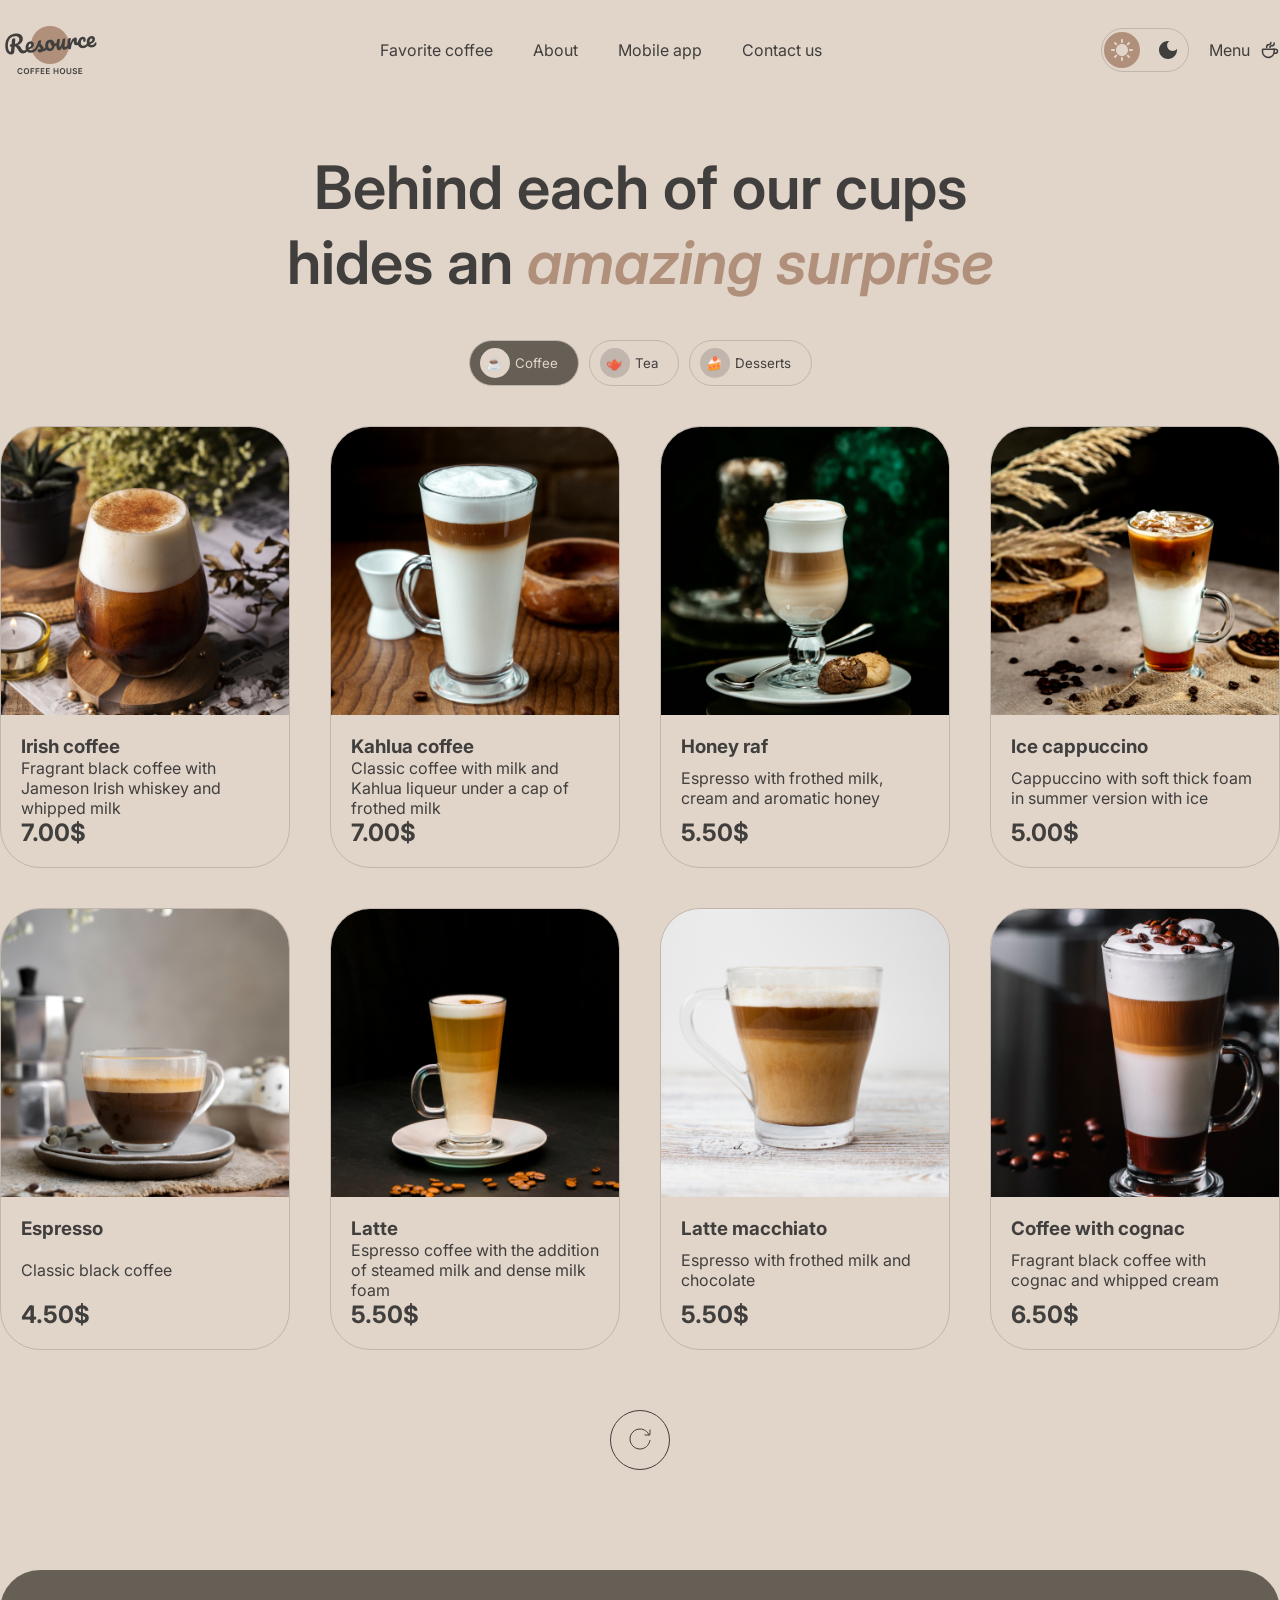
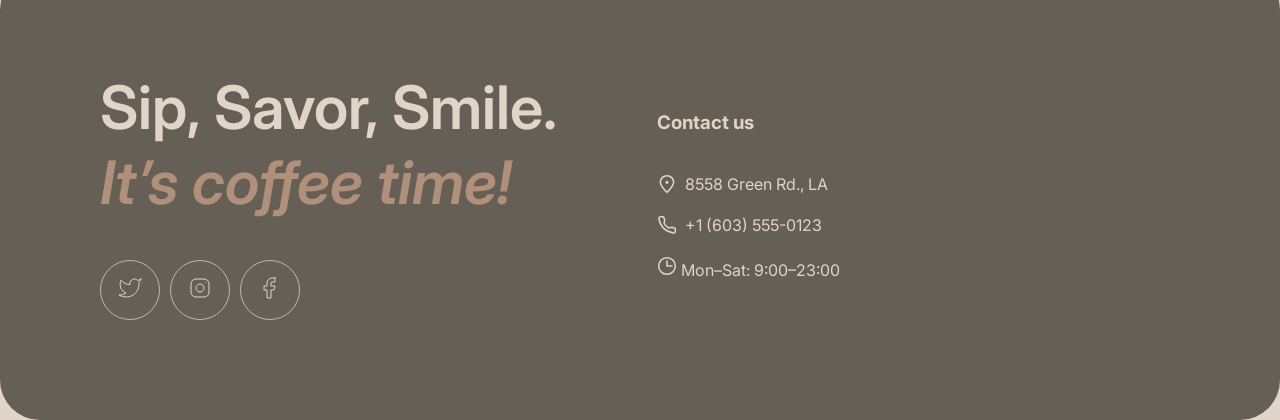
==== commit c06d8053: "feat: add cards" ====
--- a/catalog.html
+++ b/catalog.html
@@ -26,7 +26,7 @@
     <header class="header">
         <div class="container">
             <div class="logo">
-                <a href="#">
+                <a href="index.html">
                     <img src="img/logo-light.png" alt="logo" class="logo-light">
                     <img src="img/logo-dark.png" alt="logo" class="logo-dark">
                 </a>
@@ -34,10 +34,10 @@
             </div>
             <nav class="nav">
                 <ul class="nav-list">
-                    <li class="nav-item"><a href="#choose">Favorite coffee</a></li>
-                    <li class="nav-item"><a href="#about">About</a></li>
-                    <li class="nav-item"><a href="#app">Mobile app</a></li>
-                    <li class="nav-item"><a href="#contacts">Contact us</a></li>
+                    <li class="nav-item"><a href="index.html#choose">Favorite coffee</a></li>
+                    <li class="nav-item"><a href="index.html#about">About</a></li>
+                    <li class="nav-item"><a href="index.html#app">Mobile app</a></li>
+                    <li class="nav-item"><a href="index.html#contacts">Contact us</a></li>
                 </ul>
                 <a class="menu-btn menu-btn-tablet" href="catalog.html">Menu <svg width="20" height="20" viewBox="0 0 20 20" fill="none"
                         xmlns="http://www.w3.org/2000/svg">
@@ -113,7 +113,7 @@
                         <span class="catalog-btn-pic">🫖</span>
                         <span>Tea</span>
                     </button>
-                    <button class="catalog-btn desserts" data-category="desserts">
+                    <button class="catalog-btn desserts" data-category="dessert">
                         <span class="catalog-btn-pic">🍰</span>
                         <span>Desserts</span>
                     </button>
@@ -233,7 +233,7 @@
         </div>
     </footer>
     <script src="products.js"></script>
-    <script src="script.js"></script>
+    <script src="script-cat.js"></script>
 
 </body>
 
--- a/style.css
+++ b/style.css
@@ -230,12 +230,16 @@
 
 .slider-wrapper {
     width: 100%;
+    display: flex;
     justify-content: space-between;
+
 }
 
 .slider-card-wrapper {
+    width: 100%;
     max-width: 480px;
     overflow: hidden;
+    flex-shrink: 0;
 }
 
 .slider-track {
@@ -245,6 +249,9 @@
 
 .slider-card {
     flex: 0 0 100%;
+    min-width: 0;
+    max-width: 480px;
+
 }
 
 .slider-image {
@@ -281,6 +288,15 @@
 
 .control-active {
     background-color: var(--bord-inverse);
+}
+
+
+.slider-title,
+.descr,
+.price {
+    max-width: 100%;
+    overflow-wrap: break-word; 
+    word-wrap: break-word;
 }
 
 .arrow-left,
@@ -304,6 +320,7 @@
     background-color: var(--bc-container);
     color: var(--text-inverse);
 }
+
 
 .contacts-link:hover {
     border-bottom: 1px solid var(--text-inverse);
